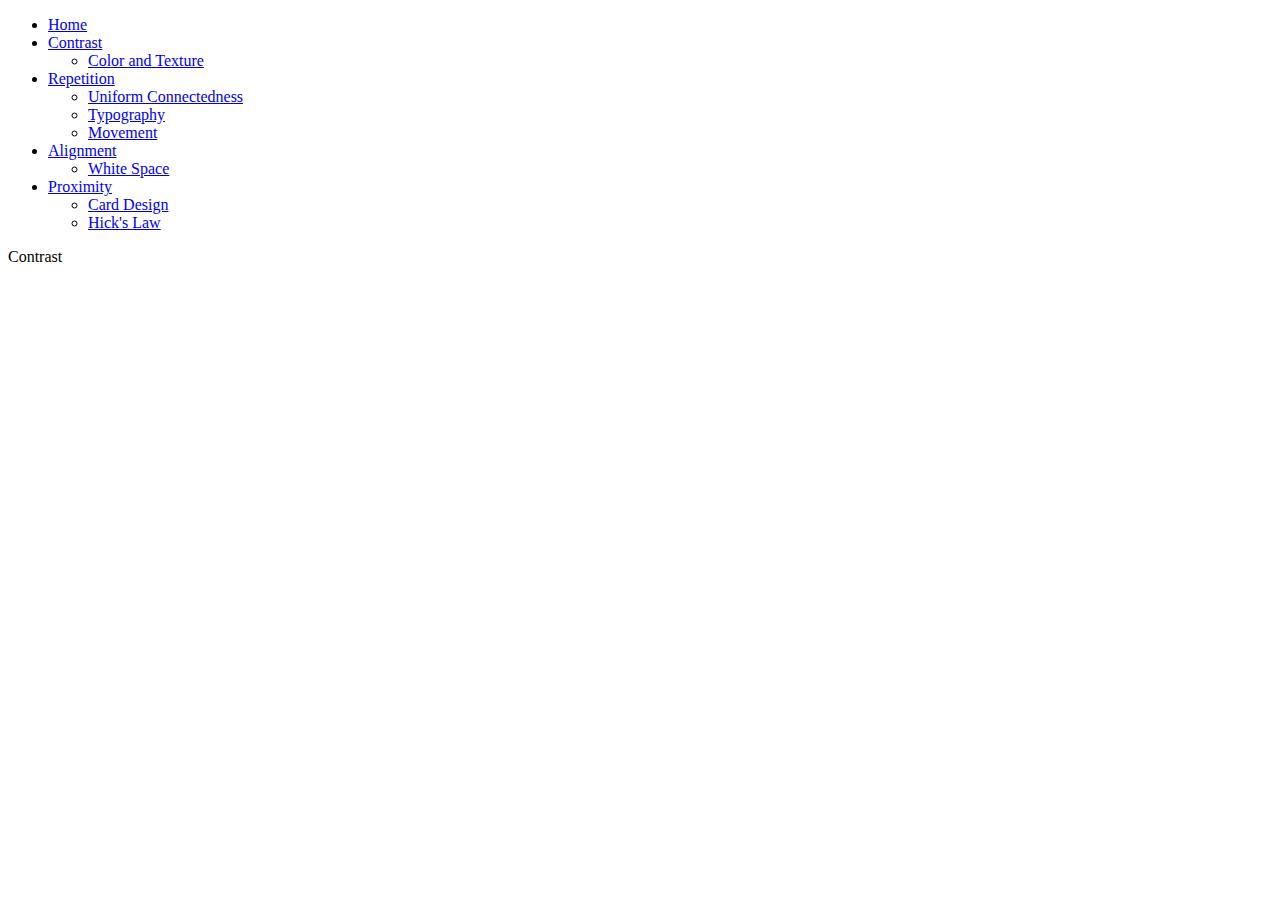
==== pages/contrast/contrast.html @ f5f53f45 "created boilerplate for contrast html and php" ====
<!DOCTYPE html>
<html lang="en">
    <head>
        <meta charset="UTF-8">
        <meta name="viewport" content="width=device-width, initial-scale=1.0">
        <link href="assets/css/styles.css" rel="stylesheet">
        <style>
            @import url('https://fonts.googleapis.com/css2?family=Kameron:wght@400..700&display=swap');
            @import url('https://fonts.googleapis.com/css2?family=Goldman:wght@400;700&family=Kameron:wght@400..700&display=swap');
        </style>
        <title>Contrast</title>
    </head>
    <body>
        <div class="nav">
            <ul>
                <li class="active"><a href="../../index.html">Home</a></li>
                <li><a href="../contrast/contrast.html">Contrast</a>
                    <div class="subnav">
                        <ul>
                            <li><a href="../contrast/color.html">Color and Texture</a></li>
                        </ul>
                    </div>
                </li>
                <li><a href="../repetition/repetition.html">Repetition</a>
                    <div class="subnav">
                        <ul>
                            <li><a href="../repetition/connectedness.php">Uniform Connectedness</a></li>
                            <li><a href="../repetition/typography.html">Typography</a></li>
                            <li><a href="../repetition/movement.php">Movement</a></li>
                        </ul>
                    </div>
                </li>
                <li><a href="../alignment/alignment.html">Alignment</a>
                    <div class="subnav">
                        <ul>
                            <li><a href="../alignment/whitespace.html">White Space</a></li>
                        </ul>
                    </div>
                </li>
                <li><a href="../proximity/proximity.html">Proximity</a>
                    <div class="subnav">
                        <ul>
                            <li><a href="../proximity/card_design.html">Card Design</a></li>
                            <li><a href="../proximity/hicks_law.php">Hick's Law</a></li>
                        </ul>
                    </div>
                </li>
            </ul>
        </div>
        
        <main>
            Contrast
        </main>
    </body>
</html>
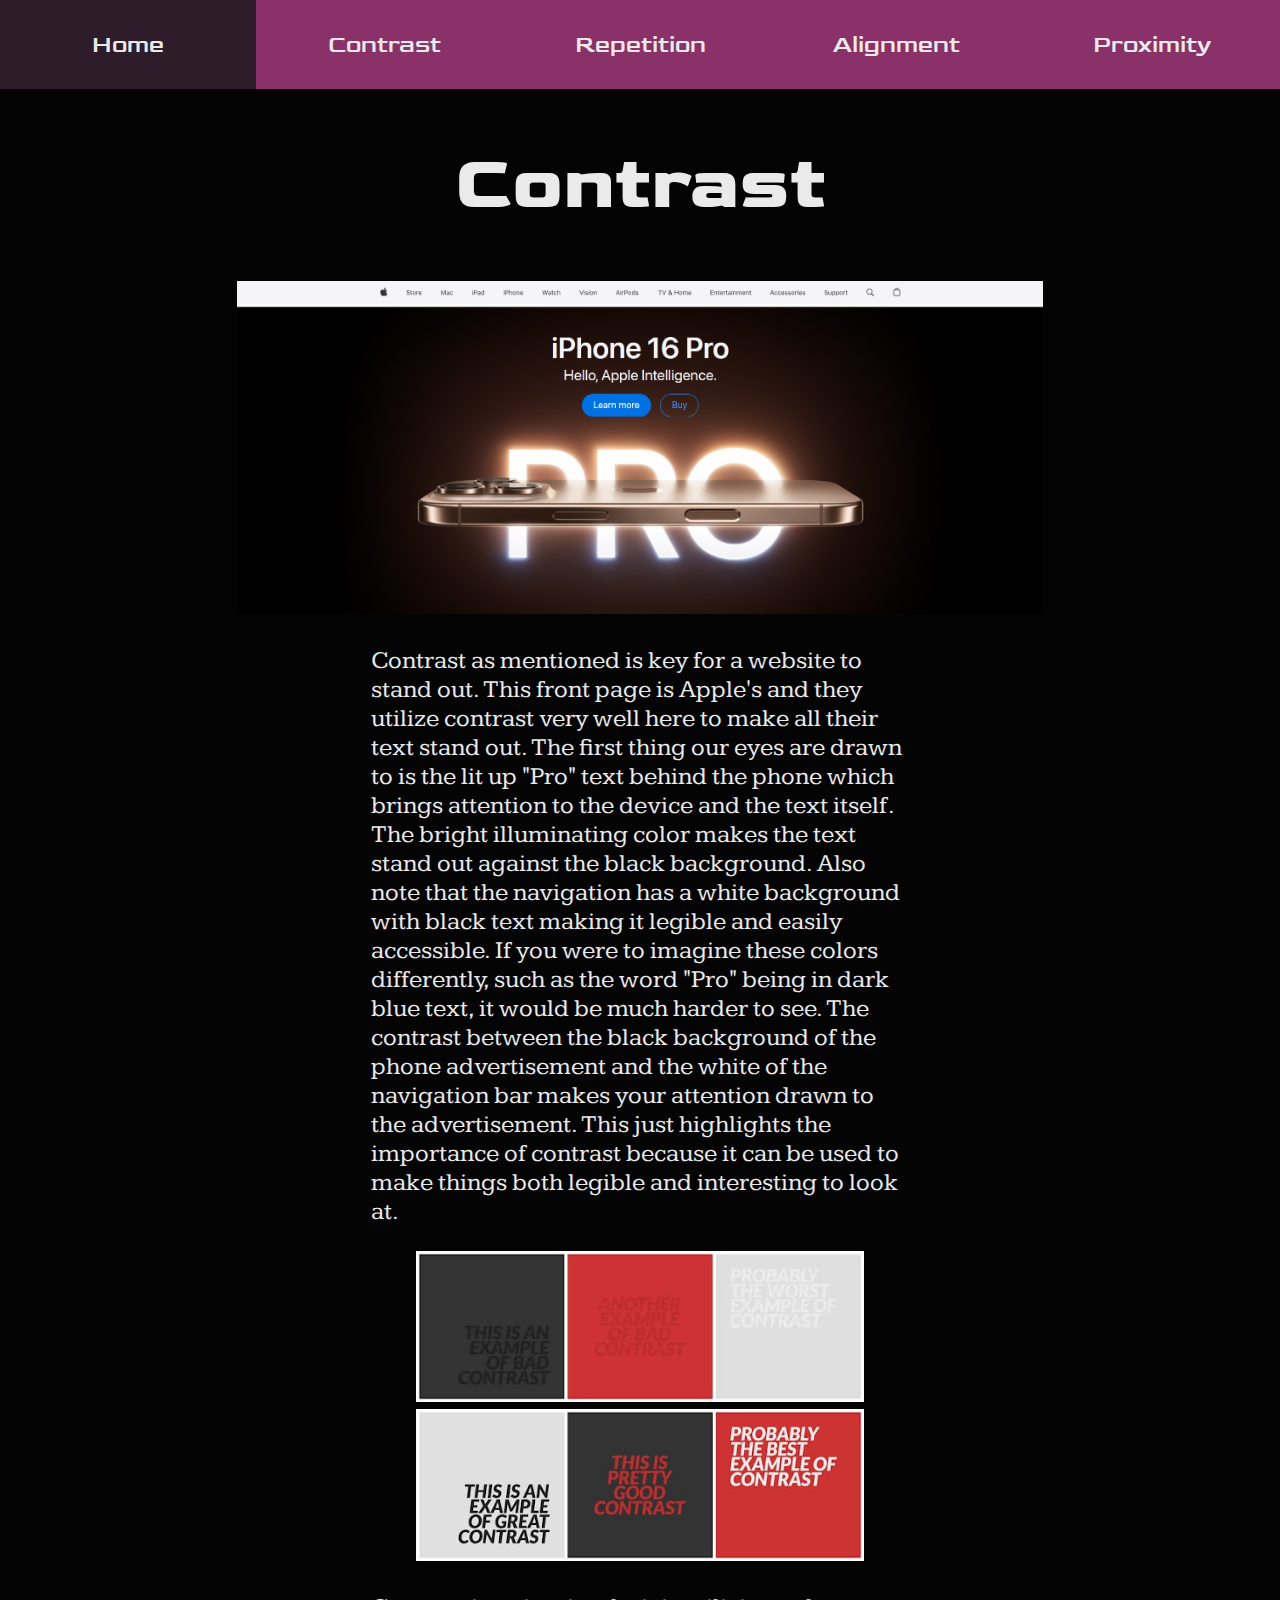
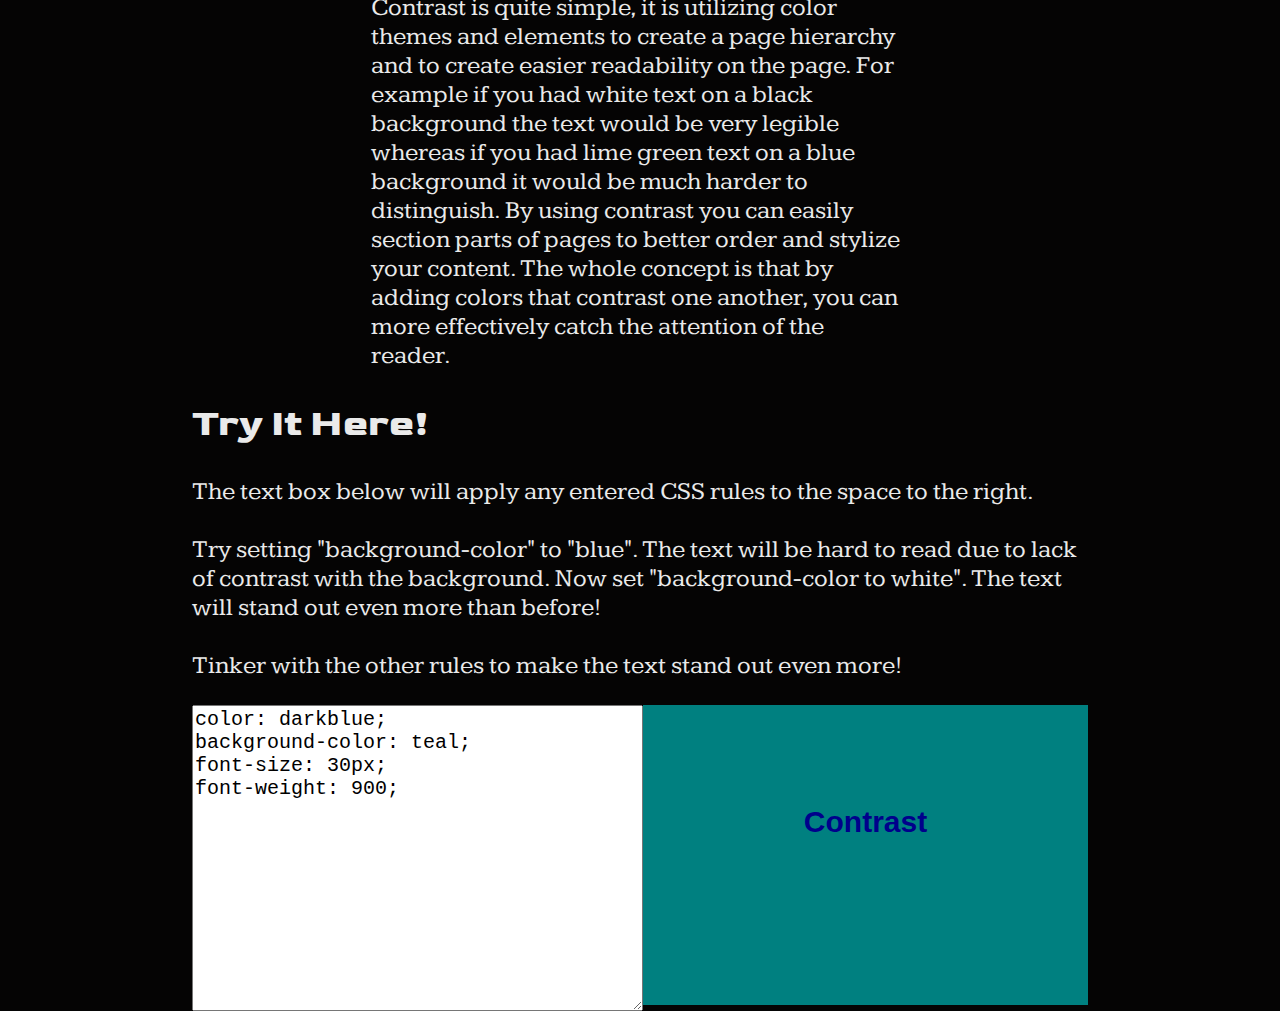
==== commit 0e0b7d8c: "Created script.js and included it in header.inc.php." ====
--- a/pages/contrast/contrast.html
+++ b/pages/contrast/contrast.html
@@ -3,7 +3,8 @@
     <head>
         <meta charset="UTF-8">
         <meta name="viewport" content="width=device-width, initial-scale=1.0">
-        <link href="assets/css/styles.css" rel="stylesheet">
+        <link href="../../assets/css/styles.css" rel="stylesheet">
+        <script src="../../assets/javascript/script.js" defer></script>
         <style>
             @import url('https://fonts.googleapis.com/css2?family=Kameron:wght@400..700&display=swap');
             @import url('https://fonts.googleapis.com/css2?family=Goldman:wght@400;700&family=Kameron:wght@400..700&display=swap');
@@ -49,7 +50,65 @@
         </div>
         
         <main>
-            Contrast
+            <div class="pageTitle">
+                <h1>Contrast</h1>
+            </div>
+
+            <div class="bigImgCenter">
+                <img src="../../assets/images/apple_contrast.png" alt="iPhone Contrast Example">
+            </div>
+
+            <div class="tightText">
+                <p>
+                    Contrast as mentioned is key for a website to stand out. This front page is Apple's 
+                    and they utilize contrast very well here to make all their text stand out. The first
+                    thing our eyes are drawn to is the lit up "Pro" text behind the phone which brings
+                    attention to the device and the text itself. The bright illuminating color makes the
+                    text stand out against the black background. Also note that the navigation has a white
+                    background with black text making it legible and easily accessible. If you were to
+                    imagine these colors differently, such as the word "Pro" being in dark blue text,
+                    it would be much harder to see. The contrast between the black background of the
+                    phone advertisement and the white of the navigation bar makes your attention drawn
+                    to the advertisement. This just highlights the importance of contrast because it
+                    can be used to make things both legible and interesting to look at.
+                </p>
+            </div>
+
+            <div class="imgCenter">
+                <img src="../../assets/images/bad_contrast.jpg" alt="Text is a darker shade of the same color as the background">
+            </div>
+
+            <div class="imgCenter">
+                <img src="../../assets/images/good_contrast.jpg" alt="Text color stands out from the background">
+            </div>
+
+            <div class="tightText">
+                <p>
+                    Contrast is quite simple, it is utilizing color themes and elements to create a page
+                    hierarchy and to create easier readability on the page. For example if you had white
+                    text on a black background the text would be very legible whereas if you had lime green
+                    text on a blue background it would be much harder to distinguish. By using contrast you
+                    can easily section parts of pages to better order and stylize your content. The whole
+                    concept is that by adding colors that contrast one another, you can more effectively
+                    catch the attention of the reader.
+                </p>
+            </div>
+
+            <h2>Try It Here!</h2>
+            <p>
+                The text box below will apply any entered CSS rules to the space to the right. <br><br>
+                Try setting "background-color" to "blue". The text will be hard to read due to lack of contrast
+                with the background. Now set "background-color to white". The text will stand out even more than before! <br><br>
+                Tinker with the other rules to make the text stand out even more!
+            </p>
+            
+            <div id="contrastInteractive" class="interactive">
+                <textarea name="cssInput" id="cssInput">color: darkblue;&#13;background-color: teal;&#13;font-size: 30px;&#13;font-weight: 900;</textarea>
+                <div id="contrastExample" class="stylizedSpace">
+                    Contrast
+                </div>
+            </div>
+
         </main>
     </body>
 </html>--- a/assets/css/styles.css
+++ b/assets/css/styles.css
@@ -0,0 +1,249 @@
+@import url('https://fonts.googleapis.com/css2?family=Kameron:wght@400..700&display=swap');
+@import url('https://fonts.googleapis.com/css2?family=Goldman:wght@400;700&family=Kameron:wght@400..700&display=swap');
+
+body{
+    padding:0;
+    margin: 0;
+    color: #EAEAEA;
+    background-color: #050404;
+    font-family: Kameron, Georgia, 'Times New Roman', Times, serif;
+    font-size: 25px;
+}
+
+a {
+    color: #EAEAEA;
+}
+
+/* Navigation */
+
+.nav {
+    width:100%;
+    top:0;
+    background-color: #893168;
+    position: sticky;
+    z-index: 100;
+    font-family: Goldman, sans-serif;
+}
+
+.nav ul li {
+    text-align: center;
+    list-style-type: none;
+    width: 20%; 
+    padding-top: 30px;
+    padding-bottom: 30px;
+    font-size: 18pt;
+}
+
+.nav ul li:hover {
+    background-color: #2E1C2B;
+}
+
+.nav ul li:hover a {
+    
+}
+
+.nav ul li a {
+    text-decoration: none;
+    
+}
+
+.nav ul {
+    display: flex;
+    flex-wrap: wrap;
+    width: 100%;
+    padding: 0;
+    margin: 0;
+}
+
+.subnav {
+    display: none;
+    background-color: #4A1942;
+    top:100%;
+    position: absolute;
+    width: auto;
+    width: 100%;
+    z-index: 1;
+}
+
+.subnav ul {
+    display: flex;
+    flex-direction: column;
+    align-items: center;
+    padding: 0;
+    margin: 0;
+    list-style-type: none;
+}
+
+ul li:hover .subnav {
+    display: block;
+}
+
+ul li {
+    position: relative;
+}
+
+.nav .subnav ul li a {
+    
+}
+
+.subnav ul li:hover {
+    background-color: #2E1C2B;
+}
+
+.subnav ul li {
+    width: 100%;
+}
+
+/* End of Navigation */
+
+h1 {
+    font-size: 3em;
+}
+
+h1, h2, h3 {
+    font-family: Goldman, sans-serif;
+}
+
+main {
+    max-width: 70%;
+    margin: auto;
+}
+
+section {
+    background-color: #4A1942;
+}
+
+#homeGrid { /* Homepage text block arrangement */
+    display: grid;
+    grid-template-columns: 1fr 3fr;
+    column-gap: 50px;
+}
+
+#homeGrid h2 {
+    background-color: #4A1942;
+    display: grid;
+    place-items: center;
+    padding: 10px;
+}
+
+#homeGrid p {
+    background-color: #4A1942;
+    padding: 10px;
+}
+
+.imgCenter {
+    display: block;
+    margin: auto;
+    width: 50%;
+}
+
+.imgCenter img{
+    width: 100%;
+}
+
+.bigImgCenter {
+    display: block;
+    margin: auto;
+    width: 90%;
+}
+
+.bigImgCenter img {
+    width: 100%;
+}
+
+.tightText{
+    max-width: 60%;
+    margin: auto;
+}
+
+.pageTitle{
+    margin-top: 25px;
+    text-align: center;
+}
+
+.footer {
+    position: fixed;
+    left: 0;
+    bottom: 0;
+    width: 100%;
+    padding: 10px;
+    text-align: center;
+    font-family: Goldman, sans-serif;
+}
+
+.crapCatsFooter {
+    padding: 10px;
+    text-align: center;
+    font-family: Goldman, sans-serif
+}
+
+.cards {
+    display: flex;
+    gap: 20px;
+    justify-content: center;
+}
+
+.card {
+    border: 1px solid #ccc;
+    border-radius: 10px;
+    overflow: hidden;
+    width: 300px;
+    box-shadow: 0 4px 6px rgba(0, 0, 0, 0.1);
+    text-align: center;
+}
+
+.card-img {
+    width: 100%;
+    height: 200px;
+    object-fit: cover;
+}
+
+.card-content {
+    padding: 15px;
+}
+
+.card-content h2 {
+    font-size: 1.5rem;
+    margin-bottom: 10px;
+}
+
+.card-content p {
+    font-size: 1rem;
+    color: #555;
+}
+
+/* Interactive Window Start */
+
+.interactive {
+    margin: auto;
+    display: flex;
+}
+
+#cssInput {
+    width: 50%;
+    height: 100%;
+    font-size: 20px;
+}
+
+.stylizedSpace {
+    width: 50%;
+}
+
+#contrastInteractive {
+    height: 300px;;
+}
+
+#contrastExample {
+    text-align: center;
+    padding: 100px 0px;
+    font-family: Arial, Helvetica, sans-serif;
+    overflow: hidden;
+
+    /* Default values that are visible in the textarea for users to alter */
+    color: darkblue;
+    background-color: teal;
+    font-size: 30px;
+    font-weight: 900;
+}
+
+/* Interactive Window End */